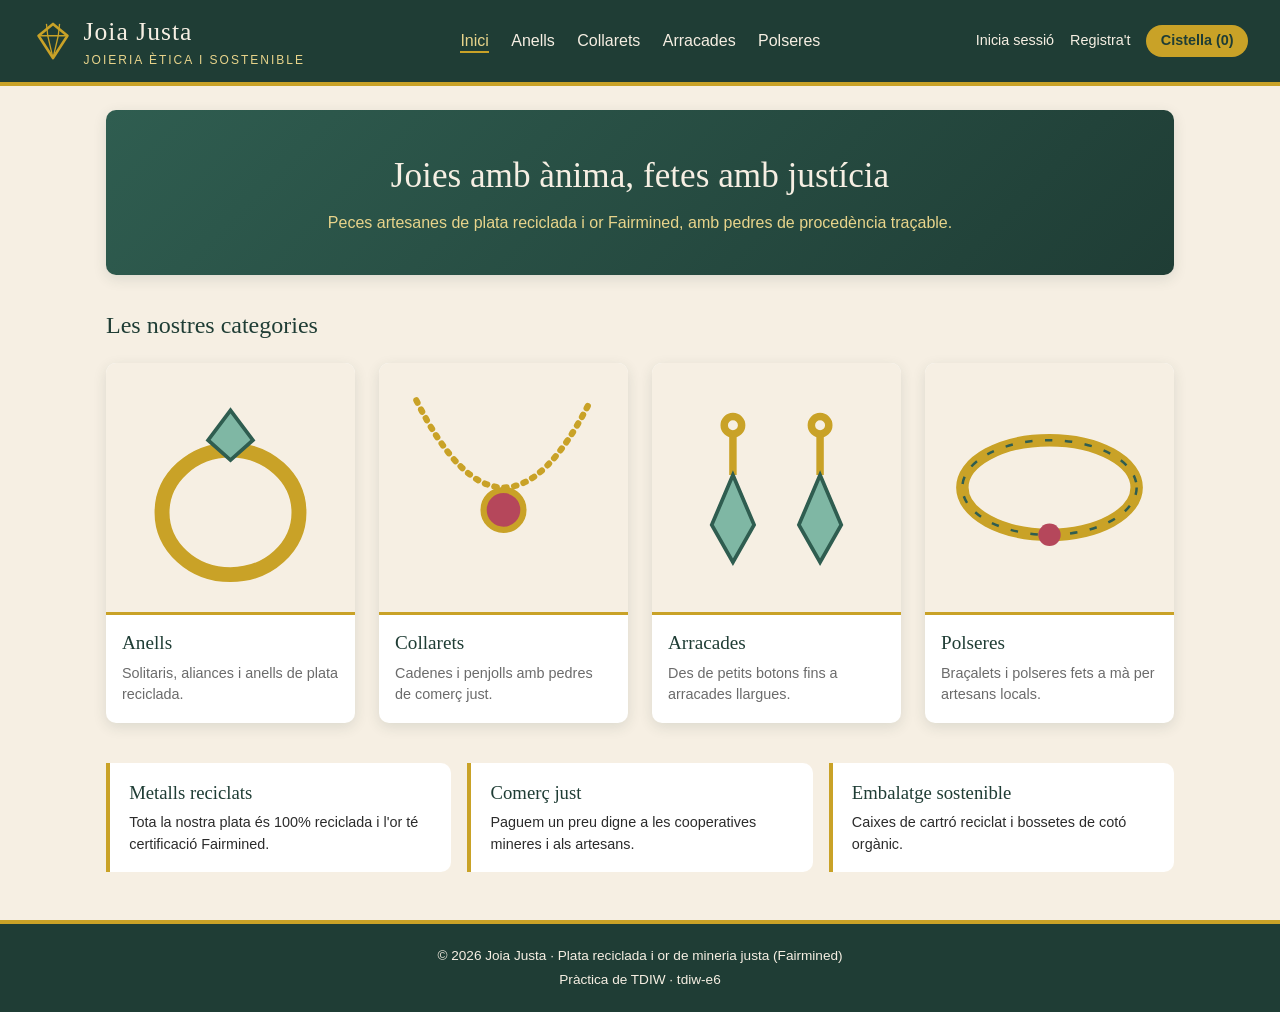
==== index.html @ aa1321f2 "Sessió 1: layout HTML5/CSS de la botiga Joia Justa Afegeix el control d'accés (.htaccess), les pàgin" ====
<!DOCTYPE html>
<html lang="ca">
<head>
    <meta charset="utf-8">
    <meta name="viewport" content="width=device-width, initial-scale=1">
    <title>Inici | Joia Justa</title>
    <link rel="stylesheet" href="css/estils.css">
</head>
<body>

<header class="capcalera">
    <a href="index.html" class="logo">
        <img src="img/logo.svg" alt="Logotip de Joia Justa">
        <span>Joia Justa<small>Joieria ètica i sostenible</small></span>
    </a>

    <nav class="menu">
        <ul>
            <li><a href="index.html" class="actiu">Inici</a></li>
            <li><a href="productes.html">Anells</a></li>
            <li><a href="productes.html">Collarets</a></li>
            <li><a href="productes.html">Arracades</a></li>
            <li><a href="productes.html">Polseres</a></li>
        </ul>
    </nav>

    <div class="usuari">
        <a href="login.html">Inicia sessió</a>
        <a href="registre.html">Registra't</a>
        <a href="#" class="cistella">Cistella (0)</a>
    </div>
</header>

<main>
    <section class="banner">
        <h1>Joies amb ànima, fetes amb justícia</h1>
        <p>Peces artesanes de plata reciclada i or Fairmined, amb pedres de procedència traçable.</p>
    </section>

    <h2>Les nostres categories</h2>

    <section class="graella">
        <a href="productes.html" class="targeta">
            <img src="img/anells.svg" alt="Anells">
            <div class="info">
                <h3>Anells</h3>
                <p>Solitaris, aliances i anells de plata reciclada.</p>
            </div>
        </a>
        <a href="productes.html" class="targeta">
            <img src="img/collarets.svg" alt="Collarets">
            <div class="info">
                <h3>Collarets</h3>
                <p>Cadenes i penjolls amb pedres de comerç just.</p>
            </div>
        </a>
        <a href="productes.html" class="targeta">
            <img src="img/arracades.svg" alt="Arracades">
            <div class="info">
                <h3>Arracades</h3>
                <p>Des de petits botons fins a arracades llargues.</p>
            </div>
        </a>
        <a href="productes.html" class="targeta">
            <img src="img/polseres.svg" alt="Polseres">
            <div class="info">
                <h3>Polseres</h3>
                <p>Braçalets i polseres fets a mà per artesans locals.</p>
            </div>
        </a>
    </section>

    <section class="valors">
        <article>
            <h3>Metalls reciclats</h3>
            <p>Tota la nostra plata és 100% reciclada i l'or té certificació Fairmined.</p>
        </article>
        <article>
            <h3>Comerç just</h3>
            <p>Paguem un preu digne a les cooperatives mineres i als artesans.</p>
        </article>
        <article>
            <h3>Embalatge sostenible</h3>
            <p>Caixes de cartró reciclat i bossetes de cotó orgànic.</p>
        </article>
    </section>
</main>

<footer class="peu">
    <p>&copy; 2026 Joia Justa &middot; Plata reciclada i or de mineria justa (Fairmined)</p>
    <p>Pràctica de TDIW &middot; tdiw-e6</p>
</footer>

</body>
</html>
---- css/estils.css ----
/* ==========================================================
   Joia Justa - Joieria ètica i sostenible
   Full d'estils principal
   ========================================================== */

:root {
    --verd-fosc: #1f3d35;
    --verd: #2f5d50;
    --verd-clar: #7fb7a4;
    --or: #c9a227;
    --or-clar: #e8d48b;
    --crema: #f6efe3;
    --blanc: #ffffff;
    --text: #2b2b2b;
    --text-suau: #6b6b6b;
    --robi: #b5475b;
    --radi: 10px;
    --ombra: 0 4px 14px rgba(31, 61, 53, 0.12);
}

* {
    box-sizing: border-box;
}

body {
    margin: 0;
    font-family: "Segoe UI", Helvetica, Arial, sans-serif;
    color: var(--text);
    background-color: var(--crema);
    line-height: 1.5;
    display: flex;
    flex-direction: column;
    min-height: 100vh;
}

h1, h2, h3 {
    font-family: Georgia, "Times New Roman", serif;
    color: var(--verd-fosc);
    font-weight: normal;
}

a {
    color: var(--verd);
}

img {
    max-width: 100%;
    display: block;
}

/* ---------- Capçalera ---------- */

.capcalera {
    background-color: var(--verd-fosc);
    color: var(--crema);
    padding: 0.8rem 2rem;
    display: flex;
    align-items: center;
    justify-content: space-between;
    flex-wrap: wrap;
    gap: 1rem;
    border-bottom: 4px solid var(--or);
}

.logo {
    display: flex;
    align-items: center;
    gap: 0.6rem;
    text-decoration: none;
    color: var(--crema);
}

.logo img {
    width: 42px;
    height: 42px;
}

.logo span {
    font-family: Georgia, serif;
    font-size: 1.6rem;
    letter-spacing: 1px;
}

.logo small {
    display: block;
    font-family: "Segoe UI", Helvetica, Arial, sans-serif;
    font-size: 0.75rem;
    color: var(--or-clar);
    letter-spacing: 2px;
    text-transform: uppercase;
}

.menu ul {
    list-style: none;
    margin: 0;
    padding: 0;
    display: flex;
    gap: 1.4rem;
    flex-wrap: wrap;
}

.menu a {
    color: var(--crema);
    text-decoration: none;
    padding-bottom: 2px;
    border-bottom: 2px solid transparent;
}

.menu a:hover,
.menu a.actiu {
    color: var(--or-clar);
    border-bottom-color: var(--or);
}

.usuari {
    display: flex;
    gap: 1rem;
    align-items: center;
}

.usuari a {
    color: var(--crema);
    text-decoration: none;
    font-size: 0.9rem;
}

.cistella {
    background-color: var(--or);
    color: var(--verd-fosc) !important;
    padding: 0.35rem 0.9rem;
    border-radius: 20px;
    font-weight: bold;
}

/* ---------- Contingut principal ---------- */

main {
    flex: 1;
    width: 100%;
    max-width: 1100px;
    margin: 0 auto;
    padding: 1.5rem 1rem 3rem;
}

.banner {
    text-align: center;
    padding: 2.5rem 1rem;
    margin-bottom: 2rem;
    background: linear-gradient(135deg, var(--verd) 0%, var(--verd-fosc) 100%);
    color: var(--crema);
    border-radius: var(--radi);
    box-shadow: var(--ombra);
}

.banner h1 {
    color: var(--crema);
    font-size: 2.2rem;
    margin: 0 0 0.5rem;
}

.banner p {
    margin: 0;
    color: var(--or-clar);
}

.ruta {
    font-size: 0.9rem;
    color: var(--text-suau);
    margin-bottom: 1rem;
}

.ruta a {
    color: var(--text-suau);
}

/* ---------- Graella de targetes (categories i productes) ---------- */

.graella {
    display: grid;
    grid-template-columns: repeat(auto-fill, minmax(220px, 1fr));
    gap: 1.5rem;
}

.targeta {
    background-color: var(--blanc);
    border-radius: var(--radi);
    overflow: hidden;
    box-shadow: var(--ombra);
    text-decoration: none;
    color: var(--text);
    display: flex;
    flex-direction: column;
    transition: transform 0.2s, box-shadow 0.2s;
}

.targeta:hover {
    transform: translateY(-4px);
    box-shadow: 0 8px 22px rgba(31, 61, 53, 0.22);
}

.targeta img {
    width: 100%;
    aspect-ratio: 1 / 1;
    object-fit: cover;
}

.targeta .info {
    padding: 0.9rem 1rem 1.1rem;
    border-top: 3px solid var(--or);
}

.targeta h2,
.targeta h3 {
    margin: 0 0 0.3rem;
    font-size: 1.2rem;
}

.targeta p {
    margin: 0;
    font-size: 0.9rem;
    color: var(--text-suau);
}

.preu {
    font-weight: bold;
    color: var(--verd) !important;
    font-size: 1.05rem !important;
    margin-top: 0.4rem !important;
}

.etiqueta {
    display: inline-block;
    font-size: 0.7rem;
    text-transform: uppercase;
    letter-spacing: 1px;
    background-color: var(--verd-clar);
    color: var(--verd-fosc);
    padding: 0.1rem 0.5rem;
    border-radius: 4px;
    margin-bottom: 0.4rem;
}

/* ---------- Valors (pàgina d'inici) ---------- */

.valors {
    display: grid;
    grid-template-columns: repeat(auto-fit, minmax(220px, 1fr));
    gap: 1rem;
    margin-top: 2.5rem;
}

.valors article {
    background-color: var(--blanc);
    border-left: 4px solid var(--or);
    padding: 1rem 1.2rem;
    border-radius: 0 var(--radi) var(--radi) 0;
}

.valors h3 {
    margin: 0 0 0.3rem;
}

.valors p {
    margin: 0;
    font-size: 0.9rem;
}

/* ---------- Detall de producte ---------- */

.detall {
    display: grid;
    grid-template-columns: 1fr 1fr;
    gap: 2.5rem;
    background-color: var(--blanc);
    padding: 2rem;
    border-radius: var(--radi);
    box-shadow: var(--ombra);
}

.detall img {
    border-radius: var(--radi);
    border: 1px solid var(--or-clar);
}

.detall h1 {
    margin-top: 0;
    font-size: 2rem;
}

.detall .preu {
    font-size: 1.6rem !important;
}

.caracteristiques {
    list-style: none;
    padding: 0;
    margin: 1rem 0;
}

.caracteristiques li {
    padding: 0.4rem 0;
    border-bottom: 1px dashed var(--or-clar);
}

.caracteristiques strong {
    color: var(--verd);
}

.afegir {
    display: flex;
    gap: 0.8rem;
    align-items: center;
    margin-top: 1.5rem;
}

.afegir input[type="number"] {
    width: 80px;
    flex: none;
}

/* ---------- Formularis ---------- */

.formulari {
    max-width: 520px;
    margin: 0 auto;
    background-color: var(--blanc);
    padding: 2rem 2.2rem;
    border-radius: var(--radi);
    box-shadow: var(--ombra);
    border-top: 5px solid var(--or);
}

.formulari h1 {
    margin-top: 0;
    text-align: center;
}

.formulari fieldset {
    min-width: 0;
    border: none;
    padding: 0;
    margin: 0;
}

.camp {
    display: flex;
    flex-direction: column;
    margin-bottom: 1rem;
}

.camp label {
    font-weight: 600;
    margin-bottom: 0.3rem;
    color: var(--verd-fosc);
}

.camp small {
    color: var(--text-suau);
    font-size: 0.8rem;
    margin-top: 0.2rem;
}

.dos-columnes {
    display: grid;
    grid-template-columns: 2fr 1fr;
    gap: 1rem;
}

input[type="text"],
input[type="email"],
input[type="password"],
input[type="number"] {
    padding: 0.6rem 0.75rem;
    border: 1px solid #cfc6b4;
    border-radius: 6px;
    font-size: 1rem;
    background-color: #fffdf8;
    width: 100%;
    min-width: 0;
}

input:focus {
    outline: none;
    border-color: var(--or);
    box-shadow: 0 0 0 3px rgba(201, 162, 39, 0.25);
}

/* Validació HTML5: marquem els camps incorrectes un cop l'usuari hi ha escrit */
input:not(:placeholder-shown):invalid {
    border-color: var(--robi);
}

input:not(:placeholder-shown):valid {
    border-color: var(--verd-clar);
}

.boto {
    display: inline-block;
    background-color: var(--verd);
    color: var(--crema);
    border: none;
    padding: 0.75rem 1.6rem;
    border-radius: 25px;
    font-size: 1rem;
    cursor: pointer;
    text-decoration: none;
    transition: background-color 0.2s;
}

.boto:hover {
    background-color: var(--verd-fosc);
}

.boto-or {
    background-color: var(--or);
    color: var(--verd-fosc);
}

.boto-or:hover {
    background-color: #b08c1d;
}

.formulari .boto {
    width: 100%;
    margin-top: 0.5rem;
}

.formulari .peu-formulari {
    text-align: center;
    margin-top: 1.2rem;
    font-size: 0.9rem;
}

/* ---------- Peu de pàgina ---------- */

.peu {
    background-color: var(--verd-fosc);
    color: var(--crema);
    text-align: center;
    padding: 1.2rem;
    font-size: 0.85rem;
    border-top: 4px solid var(--or);
}

.peu p {
    margin: 0.2rem 0;
}

/* ---------- Responsive ---------- */

@media (max-width: 720px) {
    .capcalera {
        flex-direction: column;
        padding: 1rem;
    }

    .detall {
        grid-template-columns: 1fr;
        padding: 1.2rem;
    }

    .dos-columnes {
        grid-template-columns: 1fr;
    }

    .formulari {
        padding: 1.5rem 1.2rem;
    }
}
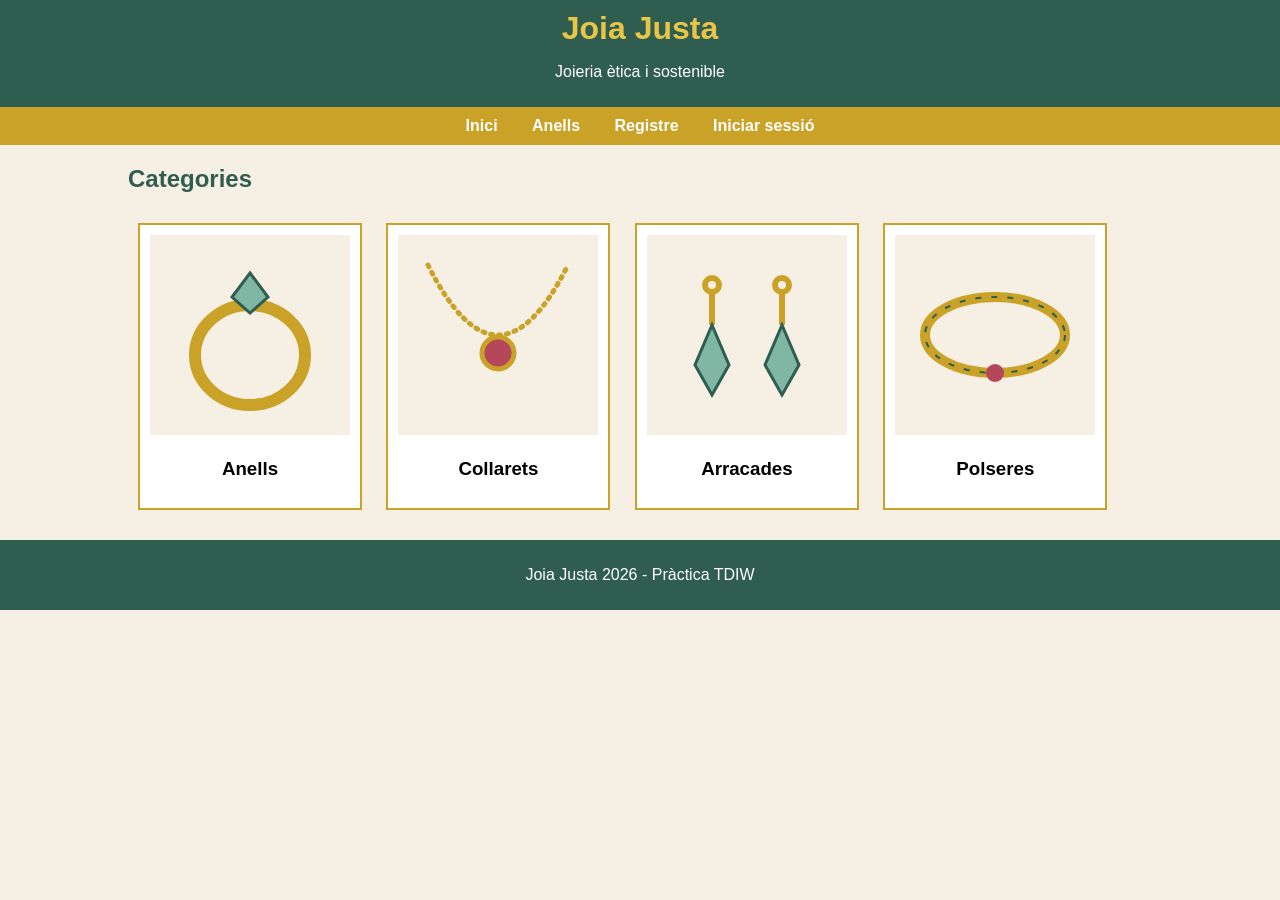
==== commit d40c672f: "Simplifica el HTML i el CSS de la sessió 1 Co-Authored-By: Claude Opus 5.5 <noreply@anthropic.com> C" ====
--- a/index.html
+++ b/index.html
@@ -2,93 +2,49 @@
 <html lang="ca">
 <head>
     <meta charset="utf-8">
-    <meta name="viewport" content="width=device-width, initial-scale=1">
-    <title>Inici | Joia Justa</title>
+    <title>Joia Justa - Inici</title>
     <link rel="stylesheet" href="css/estils.css">
 </head>
 <body>
 
-<header class="capcalera">
-    <a href="index.html" class="logo">
-        <img src="img/logo.svg" alt="Logotip de Joia Justa">
-        <span>Joia Justa<small>Joieria ètica i sostenible</small></span>
-    </a>
-
-    <nav class="menu">
-        <ul>
-            <li><a href="index.html" class="actiu">Inici</a></li>
-            <li><a href="productes.html">Anells</a></li>
-            <li><a href="productes.html">Collarets</a></li>
-            <li><a href="productes.html">Arracades</a></li>
-            <li><a href="productes.html">Polseres</a></li>
-        </ul>
-    </nav>
-
-    <div class="usuari">
-        <a href="login.html">Inicia sessió</a>
-        <a href="registre.html">Registra't</a>
-        <a href="#" class="cistella">Cistella (0)</a>
-    </div>
+<header>
+    <h1>Joia Justa</h1>
+    <p>Joieria ètica i sostenible</p>
 </header>
 
+<nav>
+    <a href="index.html">Inici</a>
+    <a href="productes.html">Anells</a>
+    <a href="registre.html">Registre</a>
+    <a href="login.html">Iniciar sessió</a>
+</nav>
+
 <main>
-    <section class="banner">
-        <h1>Joies amb ànima, fetes amb justícia</h1>
-        <p>Peces artesanes de plata reciclada i or Fairmined, amb pedres de procedència traçable.</p>
-    </section>
+    <h2>Categories</h2>
 
-    <h2>Les nostres categories</h2>
+    <div class="caixa">
+        <a href="productes.html"><img src="img/anells.svg" alt="Anells"></a>
+        <h3>Anells</h3>
+    </div>
 
-    <section class="graella">
-        <a href="productes.html" class="targeta">
-            <img src="img/anells.svg" alt="Anells">
-            <div class="info">
-                <h3>Anells</h3>
-                <p>Solitaris, aliances i anells de plata reciclada.</p>
-            </div>
-        </a>
-        <a href="productes.html" class="targeta">
-            <img src="img/collarets.svg" alt="Collarets">
-            <div class="info">
-                <h3>Collarets</h3>
-                <p>Cadenes i penjolls amb pedres de comerç just.</p>
-            </div>
-        </a>
-        <a href="productes.html" class="targeta">
-            <img src="img/arracades.svg" alt="Arracades">
-            <div class="info">
-                <h3>Arracades</h3>
-                <p>Des de petits botons fins a arracades llargues.</p>
-            </div>
-        </a>
-        <a href="productes.html" class="targeta">
-            <img src="img/polseres.svg" alt="Polseres">
-            <div class="info">
-                <h3>Polseres</h3>
-                <p>Braçalets i polseres fets a mà per artesans locals.</p>
-            </div>
-        </a>
-    </section>
+    <div class="caixa">
+        <a href="productes.html"><img src="img/collarets.svg" alt="Collarets"></a>
+        <h3>Collarets</h3>
+    </div>
 
-    <section class="valors">
-        <article>
-            <h3>Metalls reciclats</h3>
-            <p>Tota la nostra plata és 100% reciclada i l'or té certificació Fairmined.</p>
-        </article>
-        <article>
-            <h3>Comerç just</h3>
-            <p>Paguem un preu digne a les cooperatives mineres i als artesans.</p>
-        </article>
-        <article>
-            <h3>Embalatge sostenible</h3>
-            <p>Caixes de cartró reciclat i bossetes de cotó orgànic.</p>
-        </article>
-    </section>
+    <div class="caixa">
+        <a href="productes.html"><img src="img/arracades.svg" alt="Arracades"></a>
+        <h3>Arracades</h3>
+    </div>
+
+    <div class="caixa">
+        <a href="productes.html"><img src="img/polseres.svg" alt="Polseres"></a>
+        <h3>Polseres</h3>
+    </div>
 </main>
 
-<footer class="peu">
-    <p>&copy; 2026 Joia Justa &middot; Plata reciclada i or de mineria justa (Fairmined)</p>
-    <p>Pràctica de TDIW &middot; tdiw-e6</p>
+<footer>
+    <p>Joia Justa 2026 - Pràctica TDIW</p>
 </footer>
 
 </body>
--- a/css/estils.css
+++ b/css/estils.css
@@ -1,469 +1,102 @@
-/* ==========================================================
-   Joia Justa - Joieria ètica i sostenible
-   Full d'estils principal
-   ========================================================== */
-
-:root {
-    --verd-fosc: #1f3d35;
-    --verd: #2f5d50;
-    --verd-clar: #7fb7a4;
-    --or: #c9a227;
-    --or-clar: #e8d48b;
-    --crema: #f6efe3;
-    --blanc: #ffffff;
-    --text: #2b2b2b;
-    --text-suau: #6b6b6b;
-    --robi: #b5475b;
-    --radi: 10px;
-    --ombra: 0 4px 14px rgba(31, 61, 53, 0.12);
+body {
+    margin: 0;
+    font-family: Arial, sans-serif;
+    background-color: #f6efe3;
 }
 
-* {
+header {
+    background-color: #2f5d50;
+    color: white;
+    text-align: center;
+    padding: 10px;
+}
+
+header h1 {
+    margin: 0;
+    color: #e8c547;
+}
+
+nav {
+    background-color: #c9a227;
+    text-align: center;
+    padding: 10px;
+}
+
+nav a {
+    color: white;
+    text-decoration: none;
+    margin: 0 15px;
+    font-weight: bold;
+}
+
+nav a:hover {
+    text-decoration: underline;
+}
+
+main {
+    width: 80%;
+    margin: 20px auto;
+}
+
+h2 {
+    color: #2f5d50;
+}
+
+.caixa {
+    display: inline-block;
+    width: 200px;
+    margin: 10px;
+    padding: 10px;
+    background-color: white;
+    border: 2px solid #c9a227;
+    text-align: center;
+}
+
+.caixa img {
+    width: 100%;
+}
+
+.foto {
+    width: 300px;
+    float: left;
+    margin-right: 20px;
+    border: 2px solid #c9a227;
+}
+
+.detall {
+    overflow: hidden;
+}
+
+.formulari {
+    width: 300px;
+    background-color: white;
+    padding: 20px;
+    border: 2px solid #c9a227;
+}
+
+.formulari label {
+    display: block;
+    margin-top: 10px;
+}
+
+.formulari input {
+    width: 100%;
+    padding: 5px;
     box-sizing: border-box;
 }
 
-body {
-    margin: 0;
-    font-family: "Segoe UI", Helvetica, Arial, sans-serif;
-    color: var(--text);
-    background-color: var(--crema);
-    line-height: 1.5;
-    display: flex;
-    flex-direction: column;
-    min-height: 100vh;
+button {
+    margin-top: 15px;
+    padding: 8px 15px;
+    background-color: #2f5d50;
+    color: white;
+    border: none;
+    cursor: pointer;
 }
 
-h1, h2, h3 {
-    font-family: Georgia, "Times New Roman", serif;
-    color: var(--verd-fosc);
-    font-weight: normal;
+footer {
+    background-color: #2f5d50;
+    color: white;
+    text-align: center;
+    padding: 10px;
 }
-
-a {
-    color: var(--verd);
-}
-
-img {
-    max-width: 100%;
-    display: block;
-}
-
-/* ---------- Capçalera ---------- */
-
-.capcalera {
-    background-color: var(--verd-fosc);
-    color: var(--crema);
-    padding: 0.8rem 2rem;
-    display: flex;
-    align-items: center;
-    justify-content: space-between;
-    flex-wrap: wrap;
-    gap: 1rem;
-    border-bottom: 4px solid var(--or);
-}
-
-.logo {
-    display: flex;
-    align-items: center;
-    gap: 0.6rem;
-    text-decoration: none;
-    color: var(--crema);
-}
-
-.logo img {
-    width: 42px;
-    height: 42px;
-}
-
-.logo span {
-    font-family: Georgia, serif;
-    font-size: 1.6rem;
-    letter-spacing: 1px;
-}
-
-.logo small {
-    display: block;
-    font-family: "Segoe UI", Helvetica, Arial, sans-serif;
-    font-size: 0.75rem;
-    color: var(--or-clar);
-    letter-spacing: 2px;
-    text-transform: uppercase;
-}
-
-.menu ul {
-    list-style: none;
-    margin: 0;
-    padding: 0;
-    display: flex;
-    gap: 1.4rem;
-    flex-wrap: wrap;
-}
-
-.menu a {
-    color: var(--crema);
-    text-decoration: none;
-    padding-bottom: 2px;
-    border-bottom: 2px solid transparent;
-}
-
-.menu a:hover,
-.menu a.actiu {
-    color: var(--or-clar);
-    border-bottom-color: var(--or);
-}
-
-.usuari {
-    display: flex;
-    gap: 1rem;
-    align-items: center;
-}
-
-.usuari a {
-    color: var(--crema);
-    text-decoration: none;
-    font-size: 0.9rem;
-}
-
-.cistella {
-    background-color: var(--or);
-    color: var(--verd-fosc) !important;
-    padding: 0.35rem 0.9rem;
-    border-radius: 20px;
-    font-weight: bold;
-}
-
-/* ---------- Contingut principal ---------- */
-
-main {
-    flex: 1;
-    width: 100%;
-    max-width: 1100px;
-    margin: 0 auto;
-    padding: 1.5rem 1rem 3rem;
-}
-
-.banner {
-    text-align: center;
-    padding: 2.5rem 1rem;
-    margin-bottom: 2rem;
-    background: linear-gradient(135deg, var(--verd) 0%, var(--verd-fosc) 100%);
-    color: var(--crema);
-    border-radius: var(--radi);
-    box-shadow: var(--ombra);
-}
-
-.banner h1 {
-    color: var(--crema);
-    font-size: 2.2rem;
-    margin: 0 0 0.5rem;
-}
-
-.banner p {
-    margin: 0;
-    color: var(--or-clar);
-}
-
-.ruta {
-    font-size: 0.9rem;
-    color: var(--text-suau);
-    margin-bottom: 1rem;
-}
-
-.ruta a {
-    color: var(--text-suau);
-}
-
-/* ---------- Graella de targetes (categories i productes) ---------- */
-
-.graella {
-    display: grid;
-    grid-template-columns: repeat(auto-fill, minmax(220px, 1fr));
-    gap: 1.5rem;
-}
-
-.targeta {
-    background-color: var(--blanc);
-    border-radius: var(--radi);
-    overflow: hidden;
-    box-shadow: var(--ombra);
-    text-decoration: none;
-    color: var(--text);
-    display: flex;
-    flex-direction: column;
-    transition: transform 0.2s, box-shadow 0.2s;
-}
-
-.targeta:hover {
-    transform: translateY(-4px);
-    box-shadow: 0 8px 22px rgba(31, 61, 53, 0.22);
-}
-
-.targeta img {
-    width: 100%;
-    aspect-ratio: 1 / 1;
-    object-fit: cover;
-}
-
-.targeta .info {
-    padding: 0.9rem 1rem 1.1rem;
-    border-top: 3px solid var(--or);
-}
-
-.targeta h2,
-.targeta h3 {
-    margin: 0 0 0.3rem;
-    font-size: 1.2rem;
-}
-
-.targeta p {
-    margin: 0;
-    font-size: 0.9rem;
-    color: var(--text-suau);
-}
-
-.preu {
-    font-weight: bold;
-    color: var(--verd) !important;
-    font-size: 1.05rem !important;
-    margin-top: 0.4rem !important;
-}
-
-.etiqueta {
-    display: inline-block;
-    font-size: 0.7rem;
-    text-transform: uppercase;
-    letter-spacing: 1px;
-    background-color: var(--verd-clar);
-    color: var(--verd-fosc);
-    padding: 0.1rem 0.5rem;
-    border-radius: 4px;
-    margin-bottom: 0.4rem;
-}
-
-/* ---------- Valors (pàgina d'inici) ---------- */
-
-.valors {
-    display: grid;
-    grid-template-columns: repeat(auto-fit, minmax(220px, 1fr));
-    gap: 1rem;
-    margin-top: 2.5rem;
-}
-
-.valors article {
-    background-color: var(--blanc);
-    border-left: 4px solid var(--or);
-    padding: 1rem 1.2rem;
-    border-radius: 0 var(--radi) var(--radi) 0;
-}
-
-.valors h3 {
-    margin: 0 0 0.3rem;
-}
-
-.valors p {
-    margin: 0;
-    font-size: 0.9rem;
-}
-
-/* ---------- Detall de producte ---------- */
-
-.detall {
-    display: grid;
-    grid-template-columns: 1fr 1fr;
-    gap: 2.5rem;
-    background-color: var(--blanc);
-    padding: 2rem;
-    border-radius: var(--radi);
-    box-shadow: var(--ombra);
-}
-
-.detall img {
-    border-radius: var(--radi);
-    border: 1px solid var(--or-clar);
-}
-
-.detall h1 {
-    margin-top: 0;
-    font-size: 2rem;
-}
-
-.detall .preu {
-    font-size: 1.6rem !important;
-}
-
-.caracteristiques {
-    list-style: none;
-    padding: 0;
-    margin: 1rem 0;
-}
-
-.caracteristiques li {
-    padding: 0.4rem 0;
-    border-bottom: 1px dashed var(--or-clar);
-}
-
-.caracteristiques strong {
-    color: var(--verd);
-}
-
-.afegir {
-    display: flex;
-    gap: 0.8rem;
-    align-items: center;
-    margin-top: 1.5rem;
-}
-
-.afegir input[type="number"] {
-    width: 80px;
-    flex: none;
-}
-
-/* ---------- Formularis ---------- */
-
-.formulari {
-    max-width: 520px;
-    margin: 0 auto;
-    background-color: var(--blanc);
-    padding: 2rem 2.2rem;
-    border-radius: var(--radi);
-    box-shadow: var(--ombra);
-    border-top: 5px solid var(--or);
-}
-
-.formulari h1 {
-    margin-top: 0;
-    text-align: center;
-}
-
-.formulari fieldset {
-    min-width: 0;
-    border: none;
-    padding: 0;
-    margin: 0;
-}
-
-.camp {
-    display: flex;
-    flex-direction: column;
-    margin-bottom: 1rem;
-}
-
-.camp label {
-    font-weight: 600;
-    margin-bottom: 0.3rem;
-    color: var(--verd-fosc);
-}
-
-.camp small {
-    color: var(--text-suau);
-    font-size: 0.8rem;
-    margin-top: 0.2rem;
-}
-
-.dos-columnes {
-    display: grid;
-    grid-template-columns: 2fr 1fr;
-    gap: 1rem;
-}
-
-input[type="text"],
-input[type="email"],
-input[type="password"],
-input[type="number"] {
-    padding: 0.6rem 0.75rem;
-    border: 1px solid #cfc6b4;
-    border-radius: 6px;
-    font-size: 1rem;
-    background-color: #fffdf8;
-    width: 100%;
-    min-width: 0;
-}
-
-input:focus {
-    outline: none;
-    border-color: var(--or);
-    box-shadow: 0 0 0 3px rgba(201, 162, 39, 0.25);
-}
-
-/* Validació HTML5: marquem els camps incorrectes un cop l'usuari hi ha escrit */
-input:not(:placeholder-shown):invalid {
-    border-color: var(--robi);
-}
-
-input:not(:placeholder-shown):valid {
-    border-color: var(--verd-clar);
-}
-
-.boto {
-    display: inline-block;
-    background-color: var(--verd);
-    color: var(--crema);
-    border: none;
-    padding: 0.75rem 1.6rem;
-    border-radius: 25px;
-    font-size: 1rem;
-    cursor: pointer;
-    text-decoration: none;
-    transition: background-color 0.2s;
-}
-
-.boto:hover {
-    background-color: var(--verd-fosc);
-}
-
-.boto-or {
-    background-color: var(--or);
-    color: var(--verd-fosc);
-}
-
-.boto-or:hover {
-    background-color: #b08c1d;
-}
-
-.formulari .boto {
-    width: 100%;
-    margin-top: 0.5rem;
-}
-
-.formulari .peu-formulari {
-    text-align: center;
-    margin-top: 1.2rem;
-    font-size: 0.9rem;
-}
-
-/* ---------- Peu de pàgina ---------- */
-
-.peu {
-    background-color: var(--verd-fosc);
-    color: var(--crema);
-    text-align: center;
-    padding: 1.2rem;
-    font-size: 0.85rem;
-    border-top: 4px solid var(--or);
-}
-
-.peu p {
-    margin: 0.2rem 0;
-}
-
-/* ---------- Responsive ---------- */
-
-@media (max-width: 720px) {
-    .capcalera {
-        flex-direction: column;
-        padding: 1rem;
-    }
-
-    .detall {
-        grid-template-columns: 1fr;
-        padding: 1.2rem;
-    }
-
-    .dos-columnes {
-        grid-template-columns: 1fr;
-    }
-
-    .formulari {
-        padding: 1.5rem 1.2rem;
-    }
-}
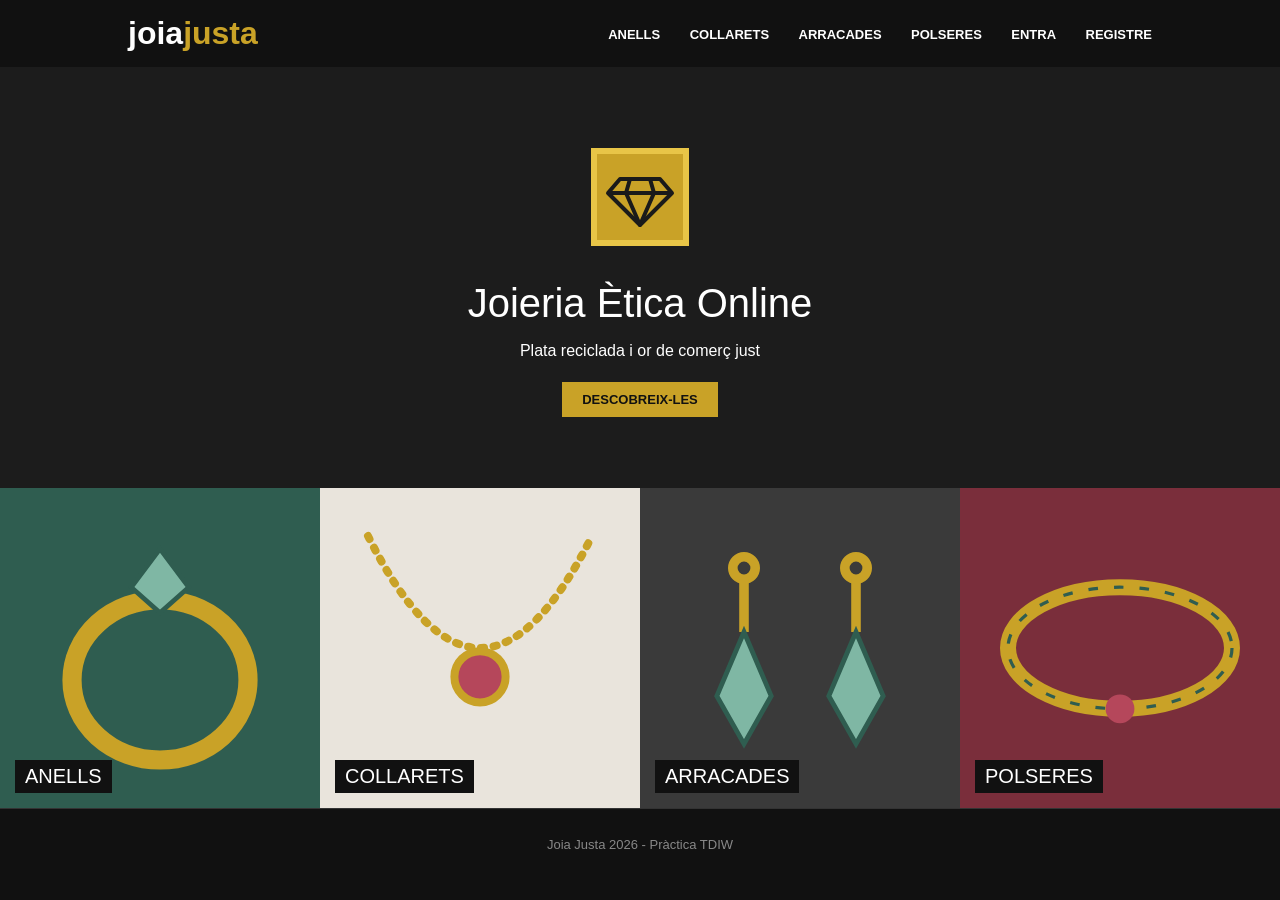
==== commit 39d692bf: "Nou disseny fosc: capçalera amb menú, portada i franja de categories Co-Authored-By: Claude Opus 5.5" ====
--- a/index.html
+++ b/index.html
@@ -8,40 +8,43 @@
 <body>
 
 <header>
-    <h1>Joia Justa</h1>
-    <p>Joieria ètica i sostenible</p>
+    <a href="index.html" class="logo">joia<span>justa</span></a>
+
+    <nav>
+        <a href="productes.html">Anells</a>
+        <a href="productes.html">Collarets</a>
+        <a href="productes.html">Arracades</a>
+        <a href="productes.html">Polseres</a>
+        <a href="login.html">Entra</a>
+        <a href="registre.html">Registre</a>
+    </nav>
 </header>
 
-<nav>
-    <a href="index.html">Inici</a>
-    <a href="productes.html">Anells</a>
-    <a href="registre.html">Registre</a>
-    <a href="login.html">Iniciar sessió</a>
-</nav>
+<section class="portada">
+    <img src="img/diamant.svg" alt="Diamant">
+    <h1>Joieria Ètica Online</h1>
+    <p>Plata reciclada i or de comerç just</p>
+    <a href="productes.html" class="boto">Descobreix-les</a>
+</section>
 
-<main>
-    <h2>Categories</h2>
-
-    <div class="caixa">
-        <a href="productes.html"><img src="img/anells.svg" alt="Anells"></a>
-        <h3>Anells</h3>
-    </div>
-
-    <div class="caixa">
-        <a href="productes.html"><img src="img/collarets.svg" alt="Collarets"></a>
-        <h3>Collarets</h3>
-    </div>
-
-    <div class="caixa">
-        <a href="productes.html"><img src="img/arracades.svg" alt="Arracades"></a>
-        <h3>Arracades</h3>
-    </div>
-
-    <div class="caixa">
-        <a href="productes.html"><img src="img/polseres.svg" alt="Polseres"></a>
-        <h3>Polseres</h3>
-    </div>
-</main>
+<section class="categories">
+    <a href="productes.html" class="categoria">
+        <img src="img/anells.svg" alt="Anells">
+        <span>Anells</span>
+    </a>
+    <a href="productes.html" class="categoria">
+        <img src="img/collarets.svg" alt="Collarets">
+        <span>Collarets</span>
+    </a>
+    <a href="productes.html" class="categoria">
+        <img src="img/arracades.svg" alt="Arracades">
+        <span>Arracades</span>
+    </a>
+    <a href="productes.html" class="categoria">
+        <img src="img/polseres.svg" alt="Polseres">
+        <span>Polseres</span>
+    </a>
+</section>
 
 <footer>
     <p>Joia Justa 2026 - Pràctica TDIW</p>
--- a/css/estils.css
+++ b/css/estils.css
@@ -1,102 +1,199 @@
 body {
     margin: 0;
     font-family: Arial, sans-serif;
-    background-color: #f6efe3;
+    background-color: #111111;
+    color: white;
 }
 
-header {
-    background-color: #2f5d50;
+a {
     color: white;
-    text-align: center;
-    padding: 10px;
+    text-decoration: none;
 }
 
-header h1 {
-    margin: 0;
-    color: #e8c547;
+/* Capçalera */
+
+header {
+    display: flex;
+    justify-content: space-between;
+    align-items: center;
+    padding: 15px 10%;
+    background-color: #111111;
 }
 
-nav {
-    background-color: #c9a227;
-    text-align: center;
-    padding: 10px;
+.logo {
+    font-size: 32px;
+    font-weight: bold;
+}
+
+.logo span {
+    color: #c9a227;
 }
 
 nav a {
-    color: white;
-    text-decoration: none;
-    margin: 0 15px;
+    margin-left: 25px;
+    font-size: 13px;
     font-weight: bold;
+    text-transform: uppercase;
 }
 
 nav a:hover {
-    text-decoration: underline;
+    color: #c9a227;
 }
+
+/* Portada */
+
+.portada {
+    background-color: #1c1c1c;
+    text-align: center;
+    padding: 80px 20px;
+}
+
+.portada img {
+    width: 100px;
+}
+
+.portada h1 {
+    font-weight: normal;
+    font-size: 40px;
+    margin: 30px 0 10px;
+}
+
+.portada p {
+    margin-bottom: 30px;
+}
+
+.boto {
+    background-color: #c9a227;
+    color: #111111;
+    padding: 10px 20px;
+    font-size: 13px;
+    font-weight: bold;
+    text-transform: uppercase;
+    border: none;
+    cursor: pointer;
+}
+
+.boto:hover {
+    background-color: #e8c547;
+}
+
+/* Franja de categories */
+
+.categories {
+    display: flex;
+}
+
+.categoria {
+    width: 25%;
+    position: relative;
+}
+
+.categoria img {
+    width: 100%;
+    display: block;
+}
+
+.categoria span {
+    position: absolute;
+    bottom: 15px;
+    left: 15px;
+    font-size: 20px;
+    text-transform: uppercase;
+    background-color: #111111;
+    padding: 5px 10px;
+}
+
+.categoria:hover img {
+    opacity: 0.7;
+}
+
+/* Pàgines interiors */
 
 main {
     width: 80%;
-    margin: 20px auto;
+    margin: 30px auto;
 }
 
 h2 {
-    color: #2f5d50;
+    color: #c9a227;
+    font-weight: normal;
+    text-transform: uppercase;
+}
+
+.productes {
+    display: flex;
+    gap: 20px;
 }
 
 .caixa {
-    display: inline-block;
-    width: 200px;
-    margin: 10px;
-    padding: 10px;
-    background-color: white;
-    border: 2px solid #c9a227;
+    width: 25%;
+    background-color: #1c1c1c;
     text-align: center;
+    padding-bottom: 10px;
 }
 
 .caixa img {
     width: 100%;
 }
 
-.foto {
-    width: 300px;
-    float: left;
-    margin-right: 20px;
-    border: 2px solid #c9a227;
+.caixa p {
+    color: #c9a227;
 }
 
 .detall {
-    overflow: hidden;
+    display: flex;
+    gap: 30px;
 }
 
+.detall img {
+    width: 350px;
+}
+
+.preu {
+    font-size: 28px;
+    color: #c9a227;
+}
+
+/* Formularis */
+
 .formulari {
-    width: 300px;
-    background-color: white;
-    padding: 20px;
-    border: 2px solid #c9a227;
+    width: 320px;
+    margin: 0 auto;
+    background-color: #1c1c1c;
+    padding: 20px 30px 30px;
 }
 
 .formulari label {
     display: block;
-    margin-top: 10px;
+    margin-top: 12px;
+    font-size: 14px;
 }
 
 .formulari input {
     width: 100%;
-    padding: 5px;
+    padding: 8px;
     box-sizing: border-box;
+    background-color: #2a2a2a;
+    color: white;
+    border: 1px solid #444444;
 }
 
-button {
-    margin-top: 15px;
-    padding: 8px 15px;
-    background-color: #2f5d50;
-    color: white;
-    border: none;
-    cursor: pointer;
+.formulari .boto {
+    width: 100%;
+    margin-top: 20px;
 }
 
+input[type="number"] {
+    width: 60px;
+    padding: 5px;
+}
+
+/* Peu */
+
 footer {
-    background-color: #2f5d50;
-    color: white;
     text-align: center;
-    padding: 10px;
+    padding: 15px;
+    font-size: 13px;
+    color: #888888;
+    border-top: 1px solid #333333;
 }
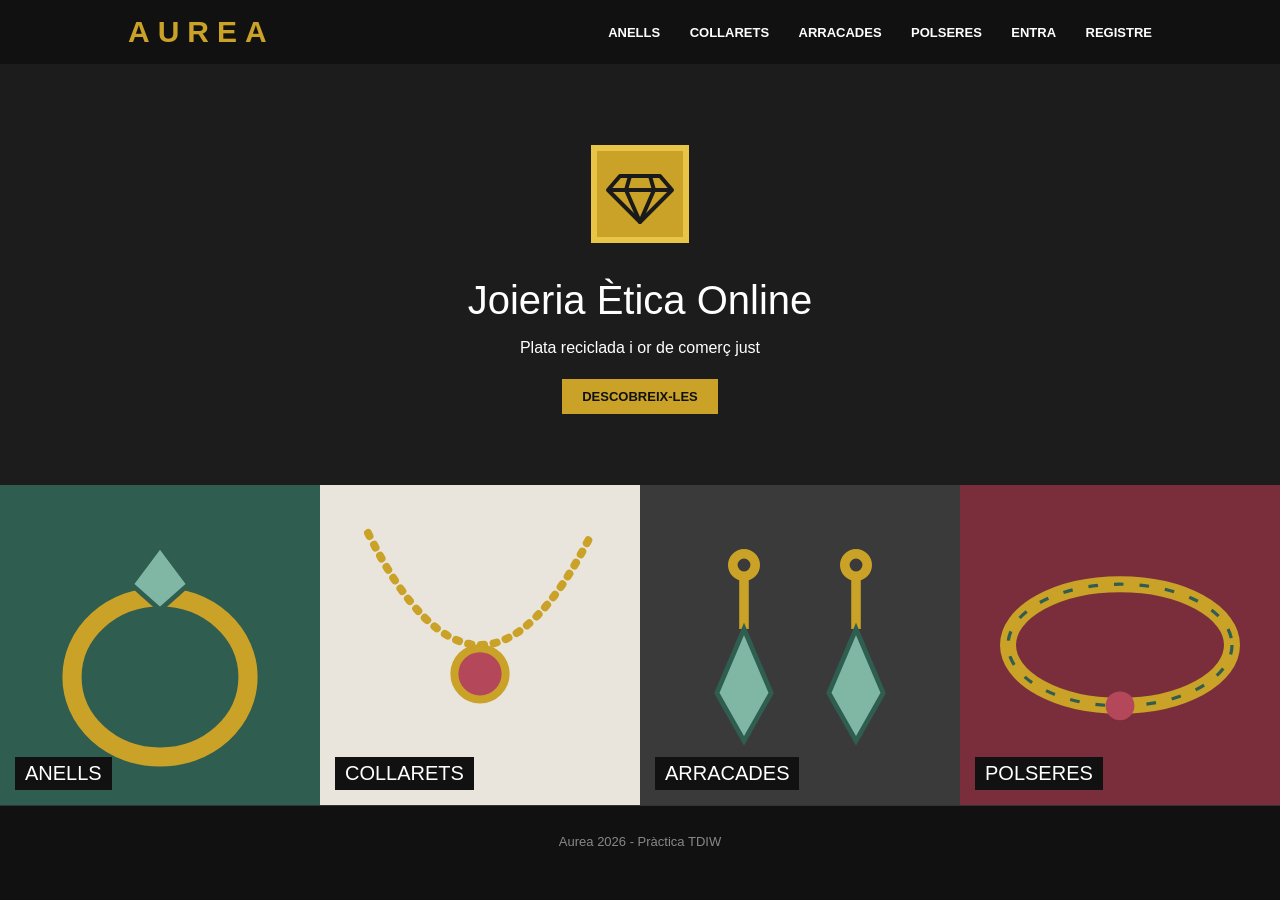
==== commit d0962dc9: "Canvia el nom de la botiga a Aurea Co-Authored-By: Claude Opus 5.5 <noreply@anthropic.com> Claude-Se" ====
--- a/index.html
+++ b/index.html
@@ -2,13 +2,13 @@
 <html lang="ca">
 <head>
     <meta charset="utf-8">
-    <title>Joia Justa - Inici</title>
+    <title>Aurea - Inici</title>
     <link rel="stylesheet" href="css/estils.css">
 </head>
 <body>
 
 <header>
-    <a href="index.html" class="logo">joia<span>justa</span></a>
+    <a href="index.html" class="logo">AUREA</a>
 
     <nav>
         <a href="productes.html">Anells</a>
@@ -47,7 +47,7 @@
 </section>
 
 <footer>
-    <p>Joia Justa 2026 - Pràctica TDIW</p>
+    <p>Aurea 2026 - Pràctica TDIW</p>
 </footer>
 
 </body>
--- a/css/estils.css
+++ b/css/estils.css
@@ -21,11 +21,9 @@
 }
 
 .logo {
-    font-size: 32px;
+    font-size: 30px;
     font-weight: bold;
-}
-
-.logo span {
+    letter-spacing: 8px;
     color: #c9a227;
 }
 
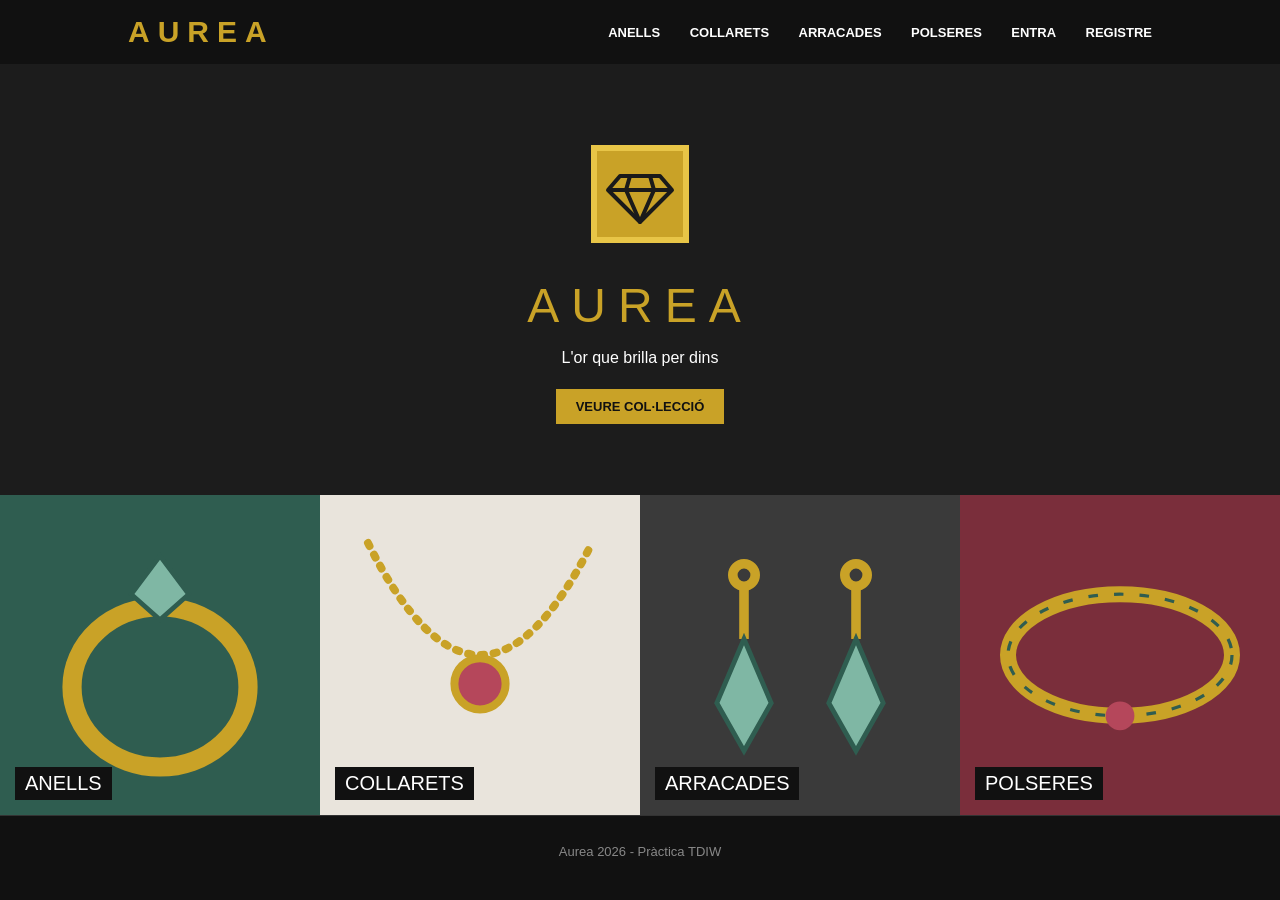
==== commit e9bf7aad: "Actualitza la portada amb el nom Aurea Co-Authored-By: Claude Opus 5.5 <noreply@anthropic.com> Claud" ====
--- a/index.html
+++ b/index.html
@@ -22,9 +22,9 @@
 
 <section class="portada">
     <img src="img/diamant.svg" alt="Diamant">
-    <h1>Joieria Ètica Online</h1>
-    <p>Plata reciclada i or de comerç just</p>
-    <a href="productes.html" class="boto">Descobreix-les</a>
+    <h1>Aurea</h1>
+    <p>L'or que brilla per dins</p>
+    <a href="productes.html" class="boto">Veure col·lecció</a>
 </section>
 
 <section class="categories">
--- a/css/estils.css
+++ b/css/estils.css
@@ -52,7 +52,10 @@
 
 .portada h1 {
     font-weight: normal;
-    font-size: 40px;
+    font-size: 48px;
+    letter-spacing: 12px;
+    text-transform: uppercase;
+    color: #c9a227;
     margin: 30px 0 10px;
 }
 
